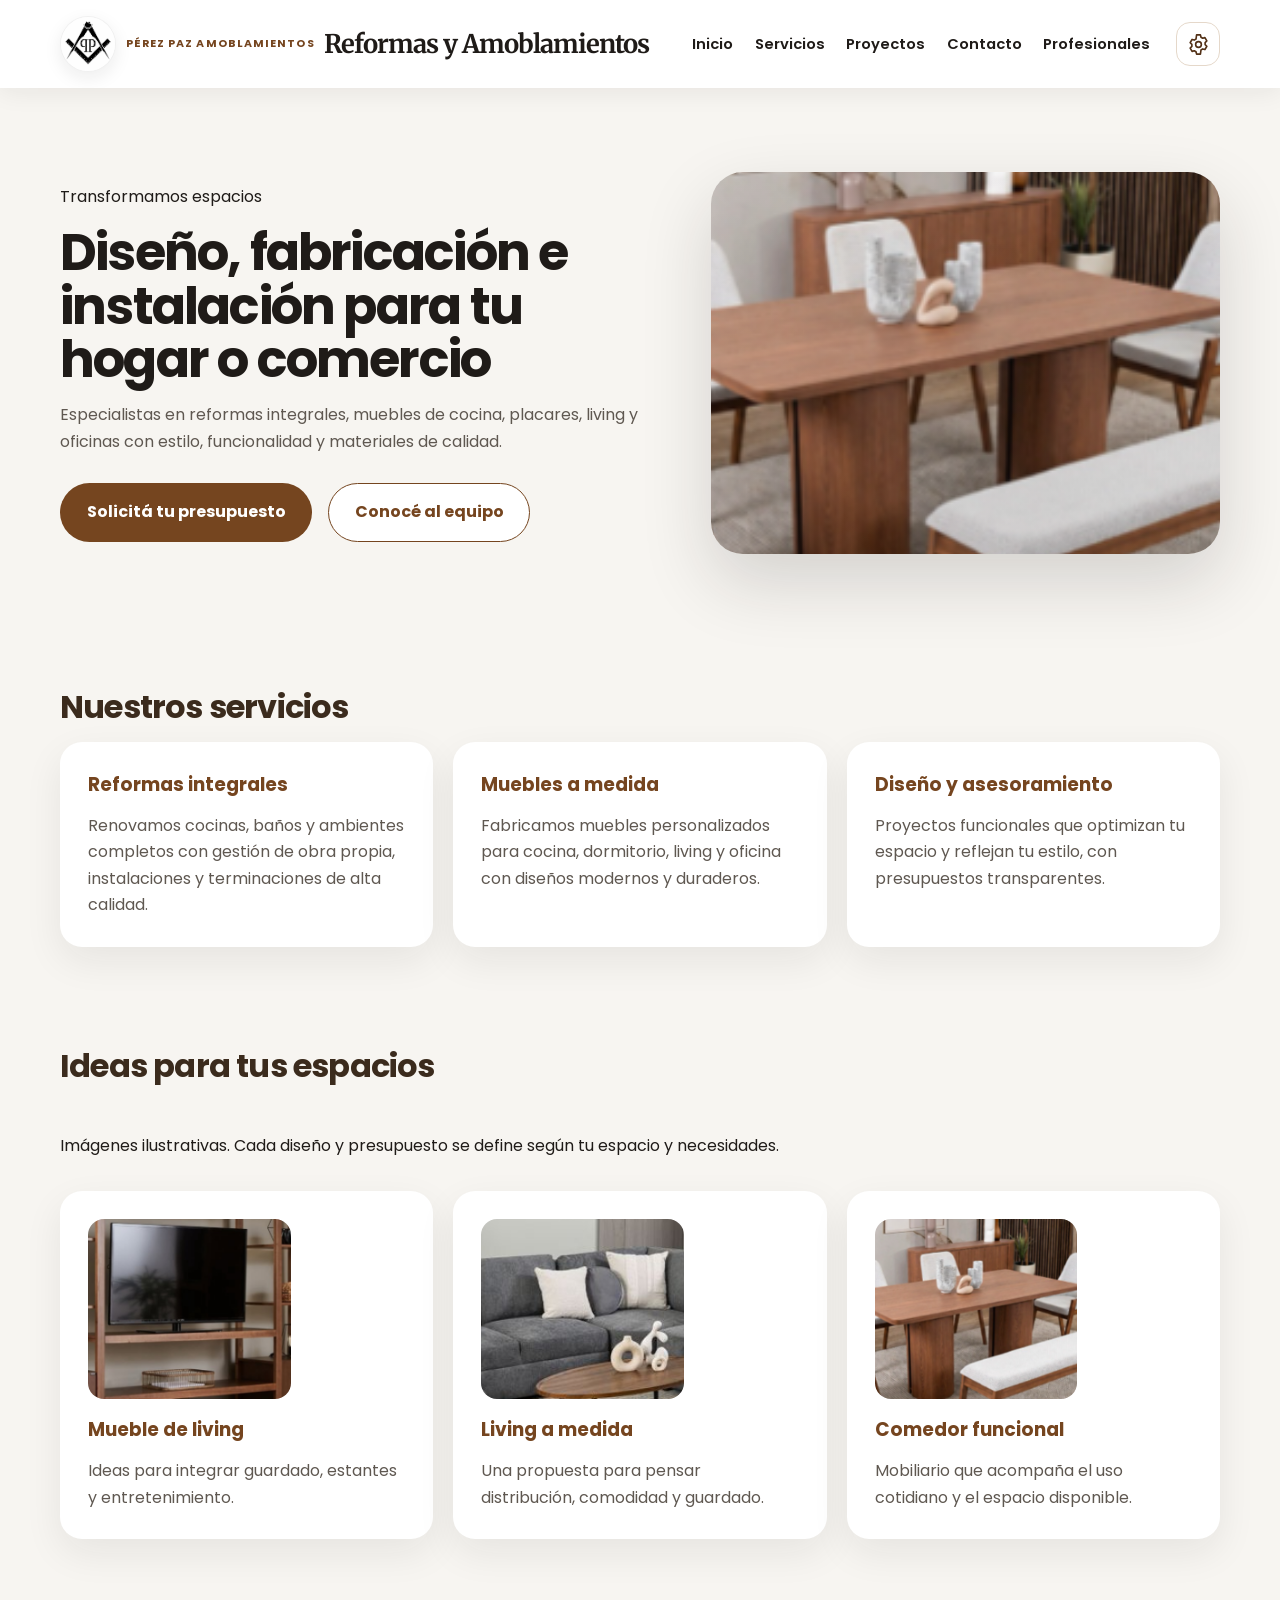
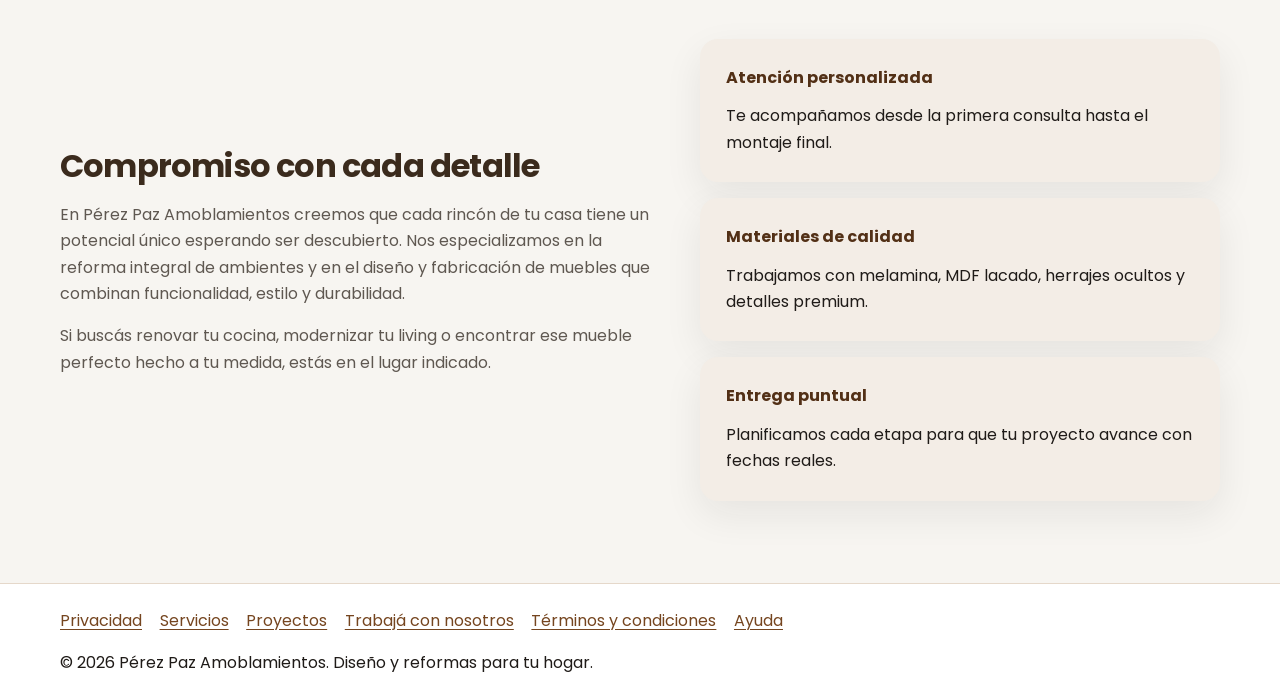
==== index.html @ 26d85ade "Add files via upload" ====
<!DOCTYPE html>
<html lang="es">
<head>
    <meta charset="UTF-8">
    <meta name="viewport" content="width=device-width, initial-scale=1.0"><script>(function(){try{if(localStorage.getItem('pp-theme')==='dark')document.documentElement.dataset.theme='dark'}catch(e){}})();</script>
    <title>Pérez Paz | Reformas y muebles a medida</title>
    <meta name="description" content="Reformas integrales y muebles a medida. Diseño, fabricación e instalación profesional para tu hogar o comercio.">
    <link rel="preconnect" href="https://fonts.googleapis.com">
    <link rel="preconnect" href="https://fonts.gstatic.com" crossorigin>
    <link href="https://fonts.googleapis.com/css2?family=Merriweather:ital,opsz,wght@0,18..144,300..900;1,18..144,300..900&family=Poppins:wght@400;500;600;700&display=swap" rel="stylesheet">
    <link rel="icon" href="./img/LOGO.png" type="image/png">
    <link rel="stylesheet" href="./CSS/style.css">
</head>
<body>
    <header class="site-header" aria-label="Navegación principal">
        <div class="container header-inner">
            <div class="branding">
                <img class="site-logo" src="./img/LOGO.png" alt="Logo de Pérez Paz" width="56" height="56" loading="eager" decoding="async">
                <p class="eyebrow">Pérez Paz Amoblamientos</p>
                <h1 class="Merriweather">Reformas y Amoblamientos</h1>
            </div>
            <button class="nav-toggle" aria-expanded="false" aria-controls="mobileNav">
                <span class="sr-only">Abrir menú</span>
                <svg viewBox="0 0 24 24" fill="none" stroke="currentColor" stroke-width="2" stroke-linecap="round" stroke-linejoin="round" aria-hidden="true">
                    <path d="M4 7h16M4 12h16M4 17h16"></path>
                </svg>
            </button>
            <nav class="main-nav" aria-label="Navegación principal">
                <ul>
                    <li><a href="./index.html">Inicio</a></li>
                    <li><a href="./pages/servicios.html">Servicios</a></li>
                    <li><a href="./pages/proyectos.html">Proyectos</a></li>
                    <li><a href="./pages/contactos.html">Contacto</a></li>
                    <li><a href="./pages/profesionales.html">Profesionales</a></li>
                </ul>
            </nav>
        <button class="settings-trigger" type="button" aria-label="Abrir configuración" aria-controls="siteSettings" aria-expanded="false"><svg viewBox="0 0 24 24" fill="none" stroke="currentColor" stroke-width="1.7" stroke-linecap="round" stroke-linejoin="round" aria-hidden="true"><path d="M10 2h4l.6 2.4 1.8 1.1 2.3-.7 2 3.5-1.8 1.7v2.1l1.8 1.7-2 3.5-2.3-.7-1.8 1.1L14 22h-4l-.6-2.4-1.8-1.1-2.3.7-2-3.5 1.8-1.7v-2.1l-1.8-1.7 2-3.5 2.3.7 1.8-1.1L10 2Z"/><circle cx="12" cy="12" r="3"/></svg><span class="sr-only">Abrir configuración</span></button></div>
        <nav id="mobileNav" class="mobile-nav" aria-label="Navegación móvil">
            <ul>
                <li><a href="./index.html">Inicio</a></li>
                <li><a href="./pages/servicios.html">Servicios</a></li>
                <li><a href="./pages/proyectos.html">Proyectos</a></li>
                <li><a href="./pages/contactos.html">Contacto</a></li>
                <li><a href="./pages/profesionales.html">Profesionales</a></li>
            </ul>
        </nav>
    </header>
<div class="settings-backdrop" data-settings-close aria-hidden="true"></div>
<aside class="settings-panel" id="siteSettings" role="dialog" aria-modal="true" aria-hidden="true" aria-labelledby="settingsTitle" tabindex="-1">
  <div class="settings-panel-header"><div><p class="eyebrow">Preferencias del sitio</p><h2 id="settingsTitle">Configuración</h2></div><button class="settings-close" type="button" aria-label="Cerrar configuración"><svg viewBox="0 0 24 24" fill="none" stroke="currentColor" stroke-width="2" aria-hidden="true"><path d="m6 6 12 12M18 6 6 18"/></svg></button></div>
  <div class="settings-panel-body">
    <section class="settings-card" aria-labelledby="theme-heading"><div class="settings-icon" aria-hidden="true">◐</div><div class="settings-copy"><h3 id="theme-heading">Tema</h3><p>Cambiá entre la apariencia clara y la oscura.</p></div><label class="settings-control" for="theme-select"><span class="sr-only">Tema del sitio</span><select id="theme-select" name="theme"><option value="light">Claro</option><option value="dark">Oscuro</option></select></label></section>
    <section class="settings-card" aria-labelledby="language-heading"><div class="settings-icon" aria-hidden="true">文</div><div class="settings-copy"><h3 id="language-heading">Idioma</h3><p>Seleccioná el idioma de los textos del sitio.</p></div><label class="settings-control" for="language-select"><span class="sr-only">Idioma del sitio</span><select id="language-select" name="language"><option value="es">Español</option><option value="en">English</option></select></label></section>
    <section class="settings-card" aria-labelledby="text-size-heading"><div class="settings-icon" aria-hidden="true">Aa</div><div class="settings-copy"><h3 id="text-size-heading">Lectura</h3><p>Ajustá el tamaño del texto para leer con más comodidad.</p></div><label class="settings-control" for="text-size-select"><span class="sr-only">Tamaño del texto</span><select id="text-size-select" name="text-size"><option value="normal">Estándar</option><option value="large">Texto grande</option></select></label></section>
    <section class="settings-card" aria-labelledby="motion-heading"><div class="settings-icon" aria-hidden="true">◌</div><div class="settings-copy"><h3 id="motion-heading">Movimiento</h3><p>Reducí las animaciones y transiciones del sitio.</p></div><label class="settings-control settings-switch" for="motion-toggle"><span>Reducir animaciones</span><input id="motion-toggle" name="reduce-motion" type="checkbox"></label></section>
    <p id="settings-status" class="settings-status" role="status" aria-live="polite"></p>
  </div>
</aside>
    <main>
        <section class="hero container">
            <div class="hero-copy">
                <span class="eyebrow">Transformamos espacios</span>
                <h2>Diseño, fabricación e instalación para tu hogar o comercio</h2>
                <p>Especialistas en reformas integrales, muebles de cocina, placares, living y oficinas con estilo, funcionalidad y materiales de calidad.</p>
                <div class="hero-actions">
                    <a href="./pages/contactos.html" class="button primary">Solicitá tu presupuesto</a>
                    <a href="./pages/profesionales.html" class="button secondary">Conocé al equipo</a>
                </div>
            </div>
            <div class="hero-image">
                <img src="./img/image3-clean.png" alt="Ambiente de comedor con mobiliario de madera, imagen de referencia">
            </div>
        </section>
        <section class="services container">
            <h2 class="section-title">Nuestros servicios</h2>
            <div class="service-grid">
                <article class="service-card">
                    <h3>Reformas integrales</h3>
                    <p>Renovamos cocinas, baños y ambientes completos con gestión de obra propia, instalaciones y terminaciones de alta calidad.</p>
                </article>
                <article class="service-card">
                    <h3>Muebles a medida</h3>
                    <p>Fabricamos muebles personalizados para cocina, dormitorio, living y oficina con diseños modernos y duraderos.</p>
                </article>
                <article class="service-card">
                    <h3>Diseño y asesoramiento</h3>
                    <p>Proyectos funcionales que optimizan tu espacio y reflejan tu estilo, con presupuestos transparentes.</p>
                </article>
            </div>
        </section>
        <section class="projects container">
            <h2 class="section-title">Ideas para tus espacios</h2>
            <p class="page-intro">Imágenes ilustrativas. Cada diseño y presupuesto se define según tu espacio y necesidades.</p>
            <div class="project-grid">
                <article class="project-card">
                    <img src="./img/image1-clean.png" alt="Estantería de living con televisor, imagen de referencia">
                    <h3>Mueble de living</h3>
                    <p>Ideas para integrar guardado, estantes y entretenimiento.</p>
                </article>
                <article class="project-card">
                    <img src="./img/image2-clean.png" alt="Living con sofá y mesa baja, imagen de referencia">
                    <h3>Living a medida</h3>
                    <p>Una propuesta para pensar distribución, comodidad y guardado.</p>
                </article>
                <article class="project-card">
                    <img src="./img/image3-clean.png" alt="Comedor con mesa y bancos de madera, imagen de referencia">
                    <h3>Comedor funcional</h3>
                    <p>Mobiliario que acompaña el uso cotidiano y el espacio disponible.</p>
                </article>
            </div>
        </section>
        <section class="about container">
            <div class="about-copy">
                <h2 class="section-title">Compromiso con cada detalle</h2>
                <p>En Pérez Paz Amoblamientos creemos que cada rincón de tu casa tiene un potencial único esperando ser descubierto. Nos especializamos en la reforma integral de ambientes y en el diseño y fabricación de muebles que combinan funcionalidad, estilo y durabilidad.</p>
                <p>Si buscás renovar tu cocina, modernizar tu living o encontrar ese mueble perfecto hecho a tu medida, estás en el lugar indicado.</p>
            </div>
            <div class="about-features">
                <div class="feature">
                    <strong>Atención personalizada</strong>
                    <span>Te acompañamos desde la primera consulta hasta el montaje final.</span>
                </div>
                <div class="feature">
                    <strong>Materiales de calidad</strong>
                    <span>Trabajamos con melamina, MDF lacado, herrajes ocultos y detalles premium.</span>
                </div>
                <div class="feature">
                    <strong>Entrega puntual</strong>
                    <span>Planificamos cada etapa para que tu proyecto avance con fechas reales.</span>
                </div>
            </div>
        </section>
    </main>
    <footer class="site-footer">
        <div class="container footer-inner">
            <div class="footer-links">
                <a href="./pages/privacidad.html">Privacidad</a>
                <a href="./pages/servicios.html">Servicios</a>
                <a href="./pages/proyectos.html">Proyectos</a>
                <a href="./pages/trabaja.html">Trabajá con nosotros</a>
                <a href="./pages/terminos.html">Términos y condiciones</a>
                <a href="./pages/ayuda.html">Ayuda</a></div>
            <p>© 2026 Pérez Paz Amoblamientos. Diseño y reformas para tu hogar.</p>
        </div>
    </footer>
    <script src="./script.js"></script>
</body>
</html>
---- CSS/style.css ----
:root {
    --bg: #f4f1ed;
    --surface: #ffffff;
    --surface-alt: #fbf6f1;
    --text: #1f1b18;
    --muted: #5f5851;
    --accent: #824b20;
    --accent-dark: #5c3018;
    --border: #e4d3c3;
    --shadow: 0 24px 60px rgba(31, 26, 23, 0.1);
    --radius: 28px;
    --radius-sm: 18px;
    --max-width: 1160px;
    --transition: 0.28s ease;
}

/* Base styles */
* {
    box-sizing: border-box;
    margin: 0;
    padding: 0;
}

html {
    scroll-behavior: smooth;
}

body {
    font-family: 'Poppins', Arial, sans-serif;
    background-color: var(--bg);
    color: var(--text);
    line-height: 1.65;
}

img {
    max-width: 100%;
    display: block;
}

a {
    color: var(--accent);
    text-decoration: none;
}

a:hover,
a:focus-visible,
button:hover,
button:focus-visible {
    opacity: 0.92;
}

button {
    cursor: pointer;
}

.container {
    width: min(var(--max-width), calc(100% - 32px));
    margin: 0 auto;
}

/* Header */
.site-header {
    background: rgba(255, 255, 255, 0.96);
    backdrop-filter: blur(12px);
    box-shadow: 0 18px 50px rgba(31, 26, 23, 0.08);
    position: sticky;
    top: 0;
    z-index: 20;
}

.header-inner {
    display: flex;
    justify-content: space-between;
    align-items: center;
    gap: 1rem;
    padding: 18px 0;
}

.branding {
    display: flex;
    align-items: center;
    gap: 0.6rem;
}

.site-logo {
    width: 56px;
    height: 56px;
    display: inline-block;
    object-fit: cover;
    border-radius: 50%;
    flex-shrink: 0;
}

/* Mejora de visibilidad del logo en headers: fondo, borde y sombra */
.site-logo {
    background: #fff;
    border: 1px solid rgba(0,0,0,0.06);
    box-shadow: 0 6px 18px rgba(31,26,23,0.08);
}

.branding .eyebrow {
    display: inline-block;
    color: var(--accent);
    font-size: 0.85rem;
    font-weight: 700;
    letter-spacing: 0.12em;
    text-transform: uppercase;
}

.branding h1 {
    font-family: 'Merriweather', serif;
    font-size: 1.8rem;
    font-weight: 700;
    letter-spacing: -0.04em;
}

.main-nav {
    display: flex;
    align-items: center;
    gap: 1rem;
}

.main-nav ul {
    display: flex;
    align-items: center;
    gap: 1rem;
    list-style: none;
    margin: 0;
    padding: 0;
}

.main-nav a {
    display: inline-flex;
    padding: 0.75rem 1rem;
    border-radius: 999px;
    font-weight: 600;
    color: var(--text);
    transition: background var(--transition), transform var(--transition);
}

.main-nav a:hover,
.main-nav a:focus-visible {
    background: rgba(130, 75, 32, 0.12);
    transform: translateY(-1px);
}

.nav-toggle {
    display: none;
    border: none;
    background: transparent;
    color: var(--text);
    padding: 0.75rem;
}

.nav-toggle svg {
    width: 30px;
    height: 30px;
}

.mobile-nav {
    display: none;
}

.mobile-nav.open {
    display: block;
    padding: 1rem 0 1.5rem;
}

.mobile-nav ul {
    display: flex;
    flex-direction: column;
    gap: 0.75rem;
    list-style: none;
}

.mobile-nav a {
    display: block;
    background: var(--surface);
    padding: 0.95rem 1.2rem;
    border-radius: 999px;
    box-shadow: 0 10px 35px rgba(31, 26, 23, 0.05);
}

/* Hero */
.hero {
    display: grid;
    grid-template-columns: minmax(0, 1.2fr) minmax(320px, 1fr);
    gap: 2.5rem;
    align-items: center;
    padding: 80px 0;
}

.hero-copy h2 {
    font-size: clamp(2.4rem, 4vw, 3.6rem);
    line-height: 1.04;
    margin: 1rem 0;
}

.hero-copy p {
    max-width: 620px;
    margin-bottom: 1.75rem;
    color: var(--muted);
}

.hero-actions {
    display: flex;
    flex-wrap: wrap;
    gap: 1rem;
}

.hero-image {
    position: relative;
    border-radius: 32px;
    overflow: hidden;
    box-shadow: 0 28px 70px rgba(31, 26, 23, 0.16);
    max-height: 620px;
}

.hero-image::before {
    content: '';
    position: absolute;
    inset: 0;
    background: linear-gradient(180deg, rgba(255,255,255,0.02), rgba(31,26,23,0.14));
    pointer-events: none;
}

.hero-image img {
    width: 100%;
    height: auto;
    object-fit: cover;
}

.stats-grid {
    grid-template-columns: repeat(auto-fit, minmax(200px, 1fr));
    margin-top: 2rem;
}

.stat-card {
    padding: 28px 22px;
    text-align: center;
}

.stat-card strong {
    display: block;
    font-size: 2rem;
    margin-bottom: 0.45rem;
}

.stat-card span {
    color: var(--muted);
}

/* Sections */
.section-title,
.services h2,
.promociones h2,
.about h2,
.testimonials h2,
.page-intro h2,
.process-card h2,
.info-section h2,
.blog-header h1,
.faq-section h2 {
    margin-bottom: 1rem;
    font-size: 2rem;
    color: #3b2b1d;
}

.section-title {
    font-size: clamp(1.75rem, 2.5vw, 2.5rem);
}

.services,
.promociones,
.about,
.testimonials,
.page-content,
.process-section,
.info-section,
.stats,
.projects,
.expertise,
.blog-section,
.faq-section {
    padding: 50px 0;
}

.service-grid,
.promociones-grid,
.testimonial-grid,
.team-grid,
.contact-grid,
.stats-grid,
.project-grid,
.expertise-grid,
.blog-grid {
    display: grid;
    gap: 1.25rem;
}

.service-grid,
.project-grid,
.promociones-grid,
.blog-grid {
    grid-template-columns: repeat(auto-fit, minmax(240px, 1fr));
}

.testimonial-grid,
.team-grid,
.expertise-grid {
    grid-template-columns: repeat(auto-fit, minmax(260px, 1fr));
}

.service-card,
.card,
.team-card,
.contact-card,
.testimonial,
.process-card,
.stat-card,
.project-card,
.feature,
.blog-card {
    background: var(--surface);
    border-radius: var(--radius);
    padding: 28px;
    box-shadow: var(--shadow);
    transition: transform var(--transition), box-shadow var(--transition);
}

.service-card:hover,
.card:hover,
.team-card:hover,
.contact-card:hover,
.project-card:hover,
.blog-card:hover {
    transform: translateY(-4px);
}

.service-card h3,
.card h3,
.team-card h3,
.contact-card h2,
.process-card h2,
.project-card h3,
.feature strong,
.blog-card h3 {
    margin-bottom: 0.75rem;
    color: var(--accent);
}

.card img,
.project-card img,
.blog-card img {
    border-radius: 16px;
    margin-bottom: 1rem;
    height: 180px;
    object-fit: cover;
}

.card p,
.service-card p,
.team-card p,
.testimonial p,
.about-copy p,
.page-intro p,
.process-card li,
.process-card ul,
.info-section p,
.stat-card span,
.contact-card address,
.form-note,
.blog-card p,
.blog-card time {
    color: var(--muted);
}

.about {
    display: grid;
    grid-template-columns: minmax(0, 1fr) minmax(320px, 520px);
    gap: 2rem;
    align-items: center;
}

.about-copy p {
    margin-bottom: 1rem;
}

.about-features,
.expertise-grid {
    display: grid;
    gap: 1rem;
}

.feature {
    background: var(--surface-alt);
    border-radius: var(--radius-sm);
    padding: 26px;
}

.feature strong,
.stat-card strong {
    display: block;
    margin-bottom: 0.75rem;
    color: var(--accent-dark);
}

.testimonial {
    display: flex;
    flex-direction: column;
    justify-content: space-between;
}

.testimonial footer {
    margin-top: 1.5rem;
    font-weight: 700;
    color: var(--accent);
}

.page-content {
    padding-bottom: 60px;
}

.page-intro {
    margin-bottom: 2rem;
}

.page-intro p {
    max-width: 760px;
}

.contact-grid,
.process-section {
    grid-template-columns: repeat(auto-fit, minmax(280px, 1fr));
}

.contact-form label {
    display: grid;
    gap: 0.5rem;
    margin-bottom: 1rem;
    font-weight: 600;
}

.contact-form fieldset {
    border: 1px solid var(--border);
    border-radius: var(--radius);
    padding: 1.25rem;
    background: var(--surface-alt);
}

.contact-form legend {
    font-weight: 700;
    color: var(--accent-dark);
    padding: 0 0.5rem;
}

.contact-form input,
.contact-form textarea,
.contact-form select {
    width: 100%;
    border: 1px solid #d7c6b4;
    border-radius: 12px;
    padding: 0.95rem 1rem;
    background: #fff;
}

.contact-form textarea {
    resize: vertical;
}

address {
    font-style: normal;
    line-height: 1.8;
}

.form-note {
    margin-bottom: 1rem;
    color: var(--accent-dark);
}

.button {
    display: inline-flex;
    align-items: center;
    justify-content: center;
    padding: 0.95rem 1.6rem;
    border-radius: 999px;
    border: 1px solid transparent;
    font-weight: 700;
    transition: transform var(--transition), box-shadow var(--transition), background var(--transition);
}

.button:hover {
    transform: translateY(-1px);
    box-shadow: 0 14px 32px rgba(31, 26, 23, 0.12);
}

.button.primary {
    background: var(--accent);
    color: #ffffff;
}

.button.secondary {
    background: var(--surface);
    color: var(--accent);
    border-color: var(--accent);
}

.button:focus-visible,
.main-nav a:focus-visible {
    outline: 3px solid rgba(130, 75, 32, 0.18);
    outline-offset: 3px;
}

.process-card ol,
.process-card ul {
    margin-top: 1rem;
    padding-left: 1.25rem;
    color: var(--muted);
}

.process-card li {
    margin-bottom: 0.85rem;
}

.stat-card {
    text-align: center;
}

.stat-card strong {
    font-size: 2rem;
}

.info-section {
    background: var(--surface-alt);
    border-radius: var(--radius);
    padding: 32px;
}

.site-footer {
    background: var(--surface);
    border-top: 1px solid var(--border);
}

.footer-inner {
    display: flex;
    justify-content: space-between;
    align-items: center;
    gap: 1rem;
    padding: 24px 0;
    flex-wrap: wrap;
}

.footer-links {
    display: flex;
    gap: 1rem;
    flex-wrap: wrap;
}

.footer-links a {
    color: var(--accent);
}

/* Blog filters */
.filter-bar {
    display: flex;
    flex-wrap: wrap;
    gap: 0.75rem;
    margin-bottom: 1.5rem;
}

.filter-button {
    background: var(--surface);
    border: 1px solid var(--border);
    border-radius: 999px;
    padding: 0.85rem 1.2rem;
    cursor: pointer;
    color: var(--text);
    transition: background var(--transition), transform var(--transition);
}

.filter-button.active,
.filter-button:hover {
    background: var(--accent);
    color: #fff;
    transform: translateY(-1px);
}

.blog-card.hidden,
.team-card.hidden,
.project-card.hidden,
.card.hidden,
.service-card.hidden {
    display: none;
}

/* Accordion */
.accordion {
    border: 1px solid var(--border);
    border-radius: var(--radius);
    overflow: hidden;
}

.accordion-item + .accordion-item {
    border-top: 1px solid var(--border);
}

.accordion-button {
    width: 100%;
    background: var(--surface);
    border: none;
    padding: 1.2rem 1.4rem;
    text-align: left;
    font-weight: 700;
    color: var(--accent-dark);
    cursor: pointer;
    display: flex;
    justify-content: space-between;
    align-items: center;
}

.accordion-button::after {
    content: '▾';
    transition: transform var(--transition);
}

.accordion-button[aria-expanded="true"]::after {
    transform: rotate(180deg);
}

.accordion-panel {
    max-height: 0;
    overflow: hidden;
    transition: max-height 0.35s ease;
    padding: 0 1.4rem;
    background: var(--surface-alt);
}

.accordion-panel p {
    padding: 1rem 0;
}

/* Reveal animations */
.reveal {
    opacity: 0;
    transform: translateY(30px);
    transition: opacity 0.7s ease, transform 0.7s ease;
}

.reveal.visible {
    opacity: 1;
    transform: translateY(0);
}

/* Responsive layout */
@media (max-width: 860px) {
    .header-inner {
        flex-direction: column;
        align-items: flex-start;
    }

    .hero,
    .about,
    .contact-grid,
    .service-grid,
    .promociones-grid,
    .testimonial-grid,
    .team-grid,
    .process-section,
    .expertise-grid,
    .stats-grid,
    .project-grid,
    .blog-grid {
        grid-template-columns: 1fr;
    }

    .hero-image {
        order: -1;
    }

    .nav-toggle {
        display: inline-flex;
    }

    .main-nav {
        display: none;
    }

    .mobile-nav {
        display: none;
    }

    .mobile-nav.open {
        display: block;
    }
}

@media (max-width: 560px) {
    .button {
        width: 100%;
    }
}

/* Ajustes de lanzamiento: jerarquía, lectura, navegación y controles táctiles */
:root {
    --bg: #f7f5f1;
    --surface-alt: #f3ede6;
    --accent: #75451f;
    --accent-dark: #523016;
    --border: #e5d8ca;
    --shadow: 0 14px 38px rgba(31, 26, 23, 0.075);
    --radius: 22px;
}

html { scroll-padding-top: 100px; }
body { min-width: 320px; }
a { text-underline-offset: 0.18em; }
a:focus-visible, button:focus-visible, input:focus-visible, select:focus-visible, textarea:focus-visible {
    outline: 3px solid #b87940;
    outline-offset: 3px;
}
.sr-only {
    position: absolute; width: 1px; height: 1px; padding: 0; margin: -1px;
    overflow: hidden; clip: rect(0, 0, 0, 0); white-space: nowrap; border: 0;
}
.site-header { box-shadow: 0 4px 24px rgba(31, 26, 23, 0.07); }
.header-inner { min-height: 88px; padding: 12px 0; }
.branding { min-width: 0; }
.branding h1 { font-size: clamp(1.15rem, 2vw, 1.65rem); line-height: 1.2; }
.branding .eyebrow { font-size: 0.68rem; letter-spacing: 0.1em; }
.main-nav ul { gap: 0.25rem; }
.main-nav a { padding: 0.65rem 0.8rem; font-size: 0.92rem; }
.nav-toggle { margin-left: auto; border-radius: 12px; }
.hero { padding: clamp(42px, 7vw, 84px) 0; }
.hero-copy h2 { max-width: 760px; letter-spacing: -0.035em; }
.hero-image { width: 100%; }
.hero-image img { aspect-ratio: 4 / 3; object-fit: cover; }
.section-title, .services h2, .promociones h2, .about h2, .testimonials h2,
.page-intro h2, .process-card h2, .info-section h2, .faq-section h2 {
    line-height: 1.2;
    letter-spacing: -0.025em;
}
.page-intro { padding: clamp(12px, 3vw, 32px) 0 0; }
.page-intro p { font-size: 1.05rem; }
.service-card, .card, .team-card, .contact-card, .testimonial, .process-card,
.stat-card, .project-card, .feature, .blog-card { height: 100%; }
.service-card p, .project-card p, .process-card p { color: var(--muted); }
.contact-form label { line-height: 1.5; }
.contact-form input, .contact-form textarea, .contact-form select { font: inherit; }
.contact-form input[type="checkbox"] { width: 1.15rem; height: 1.15rem; accent-color: var(--accent); }
.contact-form label.privacy-consent { display: flex; align-items: flex-start; gap: 0.7rem; font-weight: 400; }
.contact-form label.privacy-consent input[type="checkbox"] { flex: 0 0 1.15rem; width: 1.15rem; height: 1.15rem; margin-top: 0.2rem; }
.contact-form label.privacy-consent span { min-width: 0; line-height: 1.55; }
.contact-form label.privacy-consent a { display: inline; white-space: normal; }
.contact-form button:disabled { opacity: 0.72; cursor: wait; }
.form-note { line-height: 1.55; }
.site-footer { margin-top: 2rem; }
.footer-inner { align-items: flex-start; }
.footer-links { gap: 0.5rem 1.1rem; }
.footer-links a { text-decoration: underline; text-underline-offset: 0.2em; }
.mobile-nav { background: var(--surface); border-top: 1px solid var(--border); }
.mobile-nav ul { width: min(var(--max-width), calc(100% - 32px)); margin: 0 auto; }
.mobile-nav a { border-radius: 12px; box-shadow: none; }
.accordion-button { min-height: 56px; gap: 1rem; line-height: 1.45; }
.accordion-panel[role="region"] { color: var(--muted); }

@media (max-width: 860px) {
    .header-inner { flex-direction: row; align-items: center; flex-wrap: wrap; }
    .branding { flex: 1; }
    .nav-toggle { display: inline-flex; align-items: center; justify-content: center; }
    .main-nav { display: none; }
    .mobile-nav.open { display: block; padding: 0.75rem 0 1rem; }
    .hero { grid-template-columns: 1fr; gap: 1.5rem; }
    .hero-copy { order: 0; }
    .hero-image { order: 1; max-height: none; }
}
@media (max-width: 560px) {
    .container { width: min(var(--max-width), calc(100% - 28px)); }
    .site-logo { width: 46px; height: 46px; }
    .hero-copy h2 { font-size: clamp(2.15rem, 10vw, 3rem); }
    .hero-actions { display: grid; }
    .services, .promociones, .about, .testimonials, .page-content,
    .process-section, .info-section, .stats, .projects, .expertise, .faq-section { padding: 32px 0; }
    .service-card, .card, .team-card, .contact-card, .testimonial, .process-card,
    .stat-card, .project-card, .feature, .blog-card { padding: 22px; border-radius: 18px; }
    .info-section { padding: 24px; }
    .footer-inner { padding: 22px 0; }
    .footer-links { gap: 0.7rem 1rem; }
    .contact-form fieldset { padding: 1rem; }
}
@media (prefers-reduced-motion: reduce) {
    *, *::before, *::after { scroll-behavior: auto !important; animation-duration: 0.01ms !important; animation-iteration-count: 1 !important; transition-duration: 0.01ms !important; }
    .reveal { opacity: 1; transform: none; }
}

/* Configuración y tema oscuro */
.settings-page { max-width: 860px; }
.settings-card {
    display: grid;
    grid-template-columns: auto minmax(0, 1fr) minmax(150px, 210px);
    align-items: center;
    gap: 1.25rem;
    margin: 1rem 0;
    padding: 1.5rem;
    border: 1px solid var(--border);
    border-radius: var(--radius);
    background: var(--surface);
    box-shadow: var(--shadow);
}
.settings-icon {
    display: grid;
    width: 48px;
    height: 48px;
    place-items: center;
    border-radius: 15px;
    background: var(--surface-alt);
    color: var(--accent);
    font-size: 1.35rem;
    font-weight: 700;
}
.settings-copy h2 { margin-bottom: 0.25rem; color: var(--accent-dark); font-size: 1.2rem; }
.settings-copy p, .settings-status { color: var(--muted); }
.settings-control select {
    width: 100%;
    min-height: 48px;
    padding: 0.65rem 2.25rem 0.65rem 0.85rem;
    border: 1px solid var(--border);
    border-radius: 12px;
    background: var(--surface);
    color: var(--text);
    font: inherit;
}
.settings-status { min-height: 1.6rem; margin: 1rem 0; }
.settings-back { margin-top: 1.5rem; }

:root[data-theme="dark"] {
    color-scheme: dark;
    --bg: #171513;
    --surface: #24211e;
    --surface-alt: #2e2924;
    --text: #f4eee7;
    --muted: #c8bdb2;
    --accent: #e0a66e;
    --accent-dark: #f0c596;
    --border: #4b4037;
    --shadow: 0 16px 42px rgba(0, 0, 0, 0.24);
}
:root[data-theme="dark"] .site-header { background: rgba(36, 33, 30, 0.96); }
:root[data-theme="dark"] .main-nav a { color: var(--text); }
:root[data-theme="dark"] .section-title,
:root[data-theme="dark"] .services h2,
:root[data-theme="dark"] .about h2,
:root[data-theme="dark"] .testimonials h2,
:root[data-theme="dark"] .page-intro h2,
:root[data-theme="dark"] .process-card h2,
:root[data-theme="dark"] .info-section h2,
:root[data-theme="dark"] .faq-section h2 { color: var(--accent-dark); }
:root[data-theme="dark"] .contact-form input,
:root[data-theme="dark"] .contact-form textarea,
:root[data-theme="dark"] .contact-form select { background: #171513; color: var(--text); border-color: var(--border); }
:root[data-theme="dark"] .button.secondary { background: var(--surface); color: var(--accent); border-color: var(--accent); }
:root[data-theme="dark"] .mobile-nav { background: var(--surface); border-color: var(--border); }
:root[data-theme="dark"] .mobile-nav a { background: var(--surface-alt); color: var(--text); }
:root[data-theme="dark"] .accordion-button { background: var(--surface); color: var(--accent-dark); }
:root[data-theme="dark"] .accordion-panel { background: var(--surface-alt); }
:root[data-theme="dark"] .contact-form fieldset { background: var(--surface-alt); border-color: var(--border); }
:root[data-theme="dark"] .contact-form legend { color: var(--accent-dark); }

@media (max-width: 600px) {
    .settings-card { grid-template-columns: auto minmax(0, 1fr); gap: 0.9rem; padding: 1.2rem; }
    .settings-control { grid-column: 1 / -1; }
    .settings-control select { min-height: 52px; }
}

/* Configuración en panel lateral */
.settings-trigger, .settings-close {
    display: inline-grid;
    flex: 0 0 auto;
    width: 44px;
    height: 44px;
    place-items: center;
    border: 1px solid var(--border);
    border-radius: 14px;
    background: var(--surface);
    color: var(--accent-dark);
    transition: background var(--transition), transform var(--transition), border-color var(--transition);
}
.settings-trigger:hover, .settings-close:hover { background: var(--surface-alt); transform: translateY(-1px); }
.settings-trigger svg { width: 23px; height: 23px; }
.settings-close svg { width: 21px; height: 21px; }
.settings-backdrop {
    position: fixed;
    inset: 0;
    z-index: 40;
    background: rgba(25, 21, 18, 0.38);
    opacity: 0;
    visibility: hidden;
    transition: opacity 0.25s ease, visibility 0.25s ease;
    backdrop-filter: blur(2px);
}
.settings-backdrop.is-open { opacity: 1; visibility: visible; }
.settings-panel {
    position: fixed;
    z-index: 41;
    inset: 0 0 0 auto;
    display: flex;
    flex-direction: column;
    width: min(440px, 100%);
    height: 100vh;
    height: 100dvh;
    padding: clamp(1.25rem, 4vw, 2rem);
    border-left: 1px solid var(--border);
    background: var(--bg);
    color: var(--text);
    box-shadow: -18px 0 55px rgba(31, 26, 23, 0.18);
    transform: translateX(105%);
    visibility: hidden;
    transition: transform 0.3s ease, visibility 0.3s ease;
    overflow-y: auto;
    overscroll-behavior: contain;
}
.settings-panel.is-open { transform: translateX(0); visibility: visible; }
.settings-panel-header { display: flex; justify-content: space-between; align-items: center; gap: 1rem; padding-bottom: 1.3rem; border-bottom: 1px solid var(--border); }
.settings-panel-header .eyebrow { margin-bottom: 0.2rem; color: var(--accent); font-size: 0.72rem; font-weight: 700; letter-spacing: 0.1em; text-transform: uppercase; }
.settings-panel-header h2 { margin: 0; color: var(--text); font-family: 'Merriweather', serif; font-size: 1.55rem; }
.settings-panel-body { display: grid; gap: 0.9rem; padding-top: 1.25rem; }
.settings-panel .settings-card { grid-template-columns: 44px minmax(0, 1fr); gap: 0.8rem 1rem; margin: 0; padding: 1rem; border-radius: 18px; box-shadow: 0 8px 22px rgba(31, 26, 23, 0.055); }
.settings-panel .settings-icon { width: 44px; height: 44px; grid-row: span 2; border-radius: 13px; }
.settings-panel .settings-copy h3 { margin: 0 0 0.2rem; color: var(--accent-dark); font-size: 1.06rem; }
.settings-panel .settings-copy p { margin: 0; font-size: 0.88rem; line-height: 1.5; }
.settings-panel .settings-control { grid-column: 2; }
.settings-panel .settings-control select { min-height: 46px; }
.settings-panel .settings-switch { display: flex; align-items: center; justify-content: space-between; gap: 0.75rem; color: var(--text); font-size: 0.88rem; line-height: 1.4; }
.settings-panel .settings-switch input { width: 1.2rem; height: 1.2rem; flex: 0 0 auto; margin: 0; accent-color: var(--accent); }
.settings-panel .settings-status { min-height: 1.5rem; margin: 0.1rem 0; font-size: 0.9rem; }
html[data-text-size="large"] body { font-size: 1.1rem; }
html[data-motion="reduce"] *, html[data-motion="reduce"] *::before, html[data-motion="reduce"] *::after {
    scroll-behavior: auto !important;
    animation-duration: 0.01ms !important;
    animation-iteration-count: 1 !important;
    transition-duration: 0.01ms !important;
}
html[data-motion="reduce"] .reveal { opacity: 1; transform: none; }
body.settings-open { overflow: hidden; }
:root[data-theme="dark"] .settings-trigger, :root[data-theme="dark"] .settings-close { background: var(--surface); color: var(--accent); border-color: var(--border); }
:root[data-theme="dark"] .settings-panel { box-shadow: -18px 0 55px rgba(0, 0, 0, 0.42); }

@media (max-width: 860px) {
    .settings-trigger { margin-left: 0.25rem; }
}
@media (max-width: 420px) {
    .settings-panel { padding: 1rem; }
    .settings-panel .settings-card { padding: 0.85rem; }
}
@media (prefers-reduced-motion: reduce) {
    .settings-panel, .settings-backdrop { transition-duration: 0.01ms; }
}

/* Mantiene los controles del encabezado en posiciones constantes. */
@media (min-width: 861px) {
    .header-inner {
        display: grid;
        grid-template-columns: minmax(0, 1fr) auto 44px;
        align-items: center;
        gap: 1rem;
    }
    .branding { min-width: 0; }
    .main-nav { justify-self: end; }
    .main-nav ul { gap: 0.1rem; }
    .main-nav a { padding-inline: 0.62rem; }
    .settings-trigger { justify-self: end; margin: 0; }
}
@media (max-width: 860px) {
    .header-inner {
        display: grid;
        grid-template-columns: minmax(0, 1fr) 44px 44px;
        column-gap: 0.5rem;
        align-items: center;
    }
    .branding { min-width: 0; flex: initial; }
    .nav-toggle { grid-column: 2; grid-row: 1; justify-self: end; margin: 0; }
    .settings-trigger { grid-column: 3; grid-row: 1; justify-self: end; margin: 0; }
}
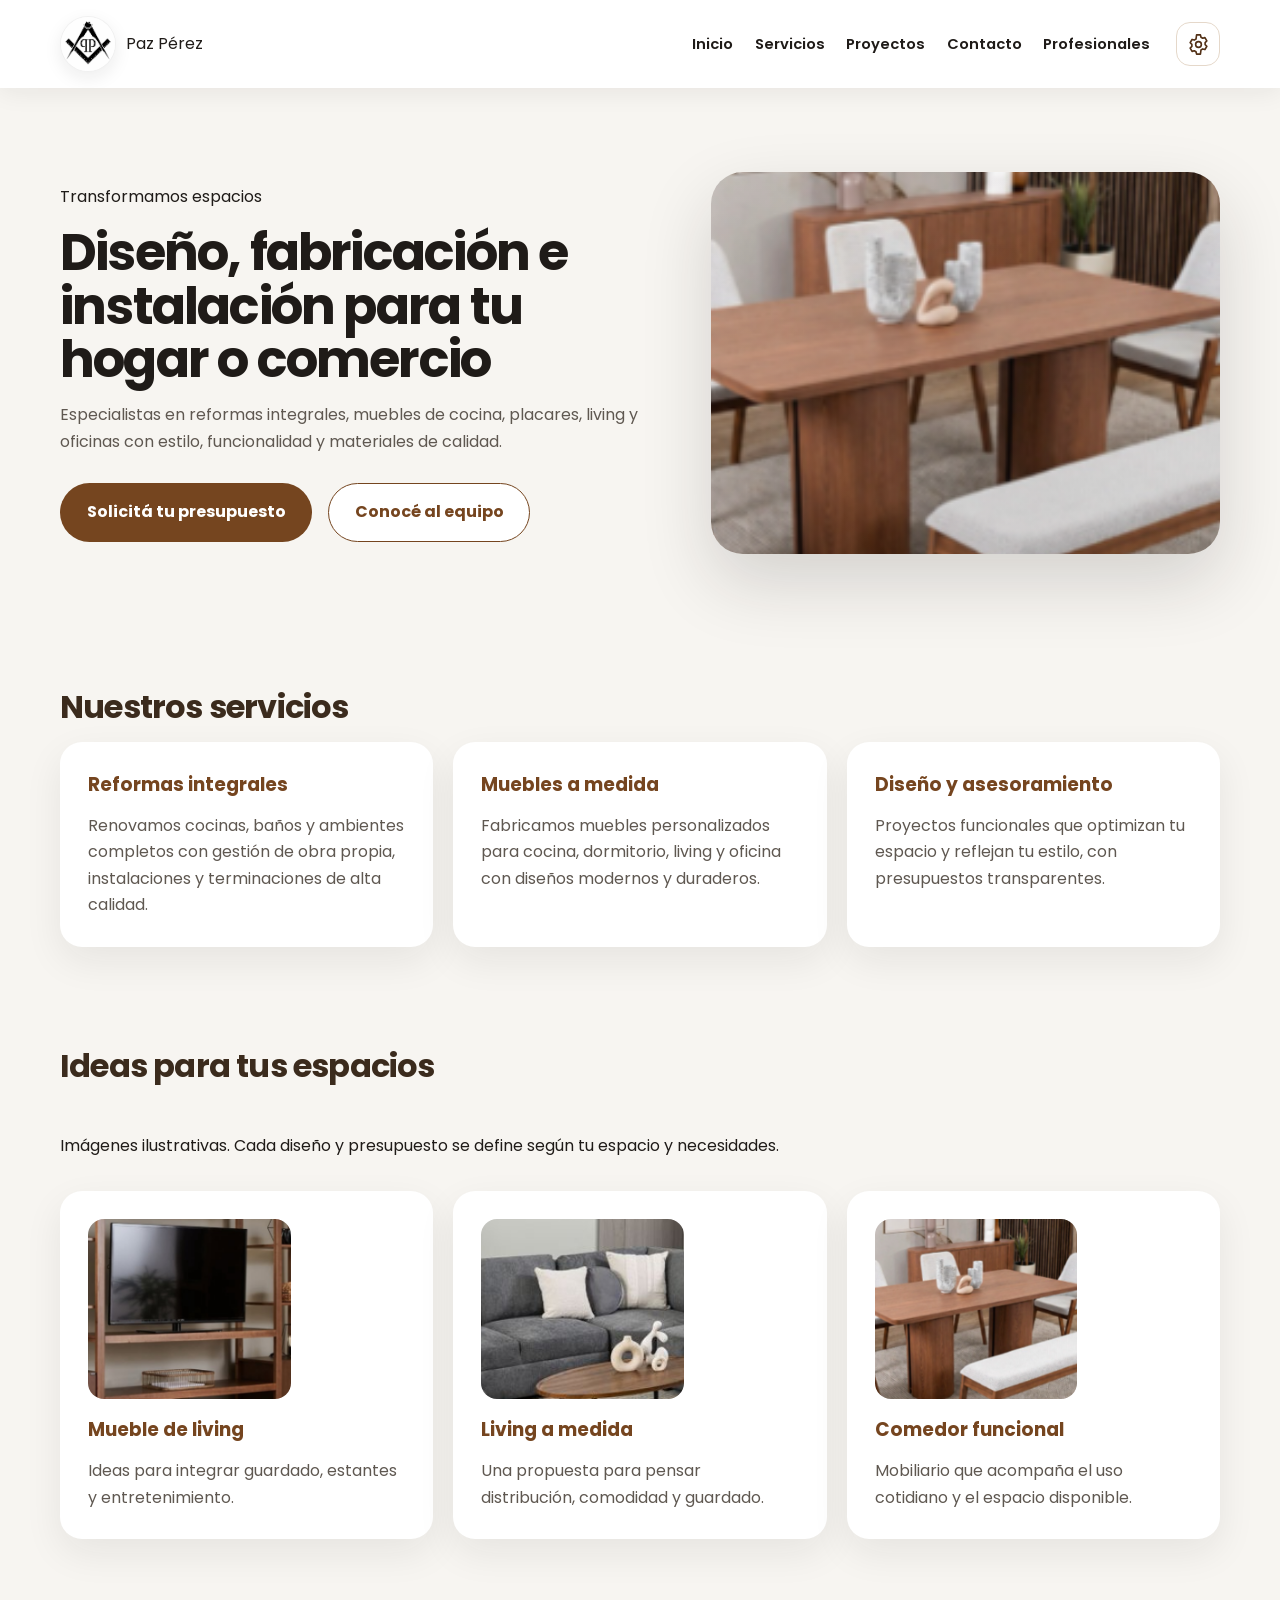
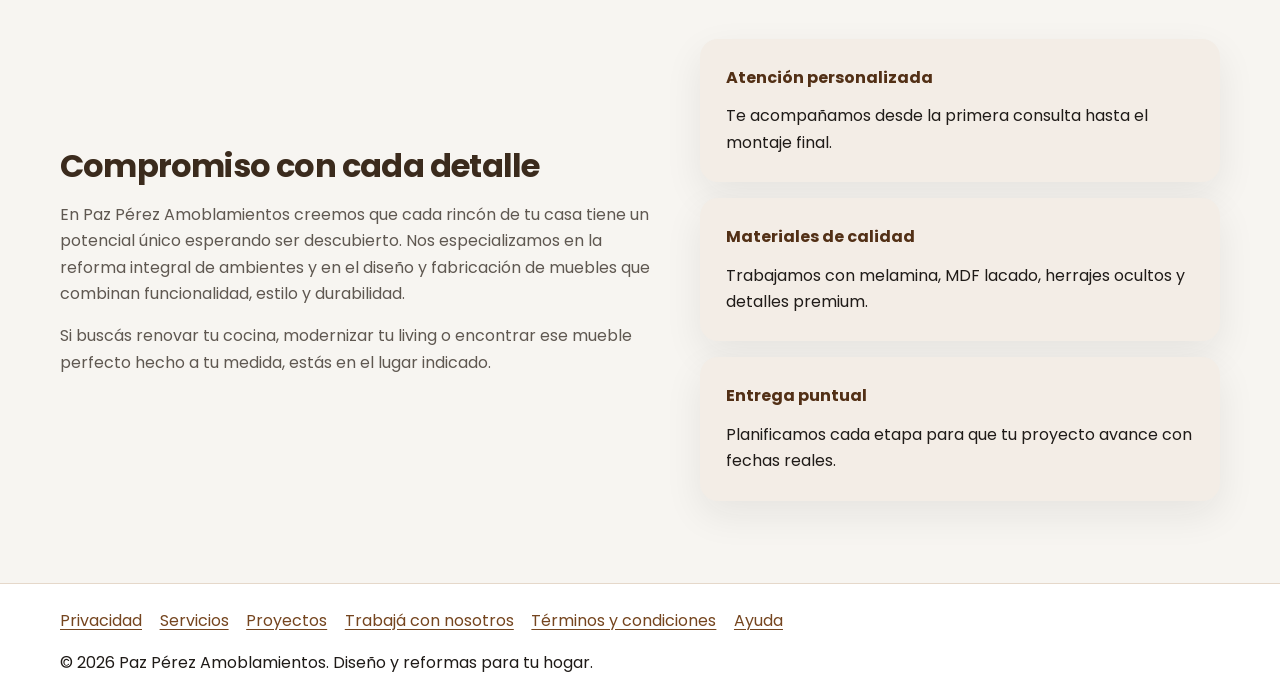
==== commit e8e1eba7: "Add files via upload" ====
--- a/index.html
+++ b/index.html
@@ -3,7 +3,7 @@
 <head>
     <meta charset="UTF-8">
     <meta name="viewport" content="width=device-width, initial-scale=1.0"><script>(function(){try{if(localStorage.getItem('pp-theme')==='dark')document.documentElement.dataset.theme='dark'}catch(e){}})();</script>
-    <title>Pérez Paz | Reformas y muebles a medida</title>
+    <title>Paz Pérez | Reformas y muebles a medida</title>
     <meta name="description" content="Reformas integrales y muebles a medida. Diseño, fabricación e instalación profesional para tu hogar o comercio.">
     <link rel="preconnect" href="https://fonts.googleapis.com">
     <link rel="preconnect" href="https://fonts.gstatic.com" crossorigin>
@@ -15,9 +15,8 @@
     <header class="site-header" aria-label="Navegación principal">
         <div class="container header-inner">
             <div class="branding">
-                <img class="site-logo" src="./img/LOGO.png" alt="Logo de Pérez Paz" width="56" height="56" loading="eager" decoding="async">
-                <p class="eyebrow">Pérez Paz Amoblamientos</p>
-                <h1 class="Merriweather">Reformas y Amoblamientos</h1>
+                <img class="site-logo" src="./img/LOGO.png" alt="Logo de Paz Pérez" width="56" height="56" loading="eager" decoding="async">
+                <p class="brand-name">Paz Pérez</p>
             </div>
             <button class="nav-toggle" aria-expanded="false" aria-controls="mobileNav">
                 <span class="sr-only">Abrir menú</span>
@@ -112,7 +111,7 @@
         <section class="about container">
             <div class="about-copy">
                 <h2 class="section-title">Compromiso con cada detalle</h2>
-                <p>En Pérez Paz Amoblamientos creemos que cada rincón de tu casa tiene un potencial único esperando ser descubierto. Nos especializamos en la reforma integral de ambientes y en el diseño y fabricación de muebles que combinan funcionalidad, estilo y durabilidad.</p>
+                <p>En Paz Pérez Amoblamientos creemos que cada rincón de tu casa tiene un potencial único esperando ser descubierto. Nos especializamos en la reforma integral de ambientes y en el diseño y fabricación de muebles que combinan funcionalidad, estilo y durabilidad.</p>
                 <p>Si buscás renovar tu cocina, modernizar tu living o encontrar ese mueble perfecto hecho a tu medida, estás en el lugar indicado.</p>
             </div>
             <div class="about-features">
@@ -140,7 +139,7 @@
                 <a href="./pages/trabaja.html">Trabajá con nosotros</a>
                 <a href="./pages/terminos.html">Términos y condiciones</a>
                 <a href="./pages/ayuda.html">Ayuda</a></div>
-            <p>© 2026 Pérez Paz Amoblamientos. Diseño y reformas para tu hogar.</p>
+            <p>© 2026 Paz Pérez Amoblamientos. Diseño y reformas para tu hogar.</p>
         </div>
     </footer>
     <script src="./script.js"></script>
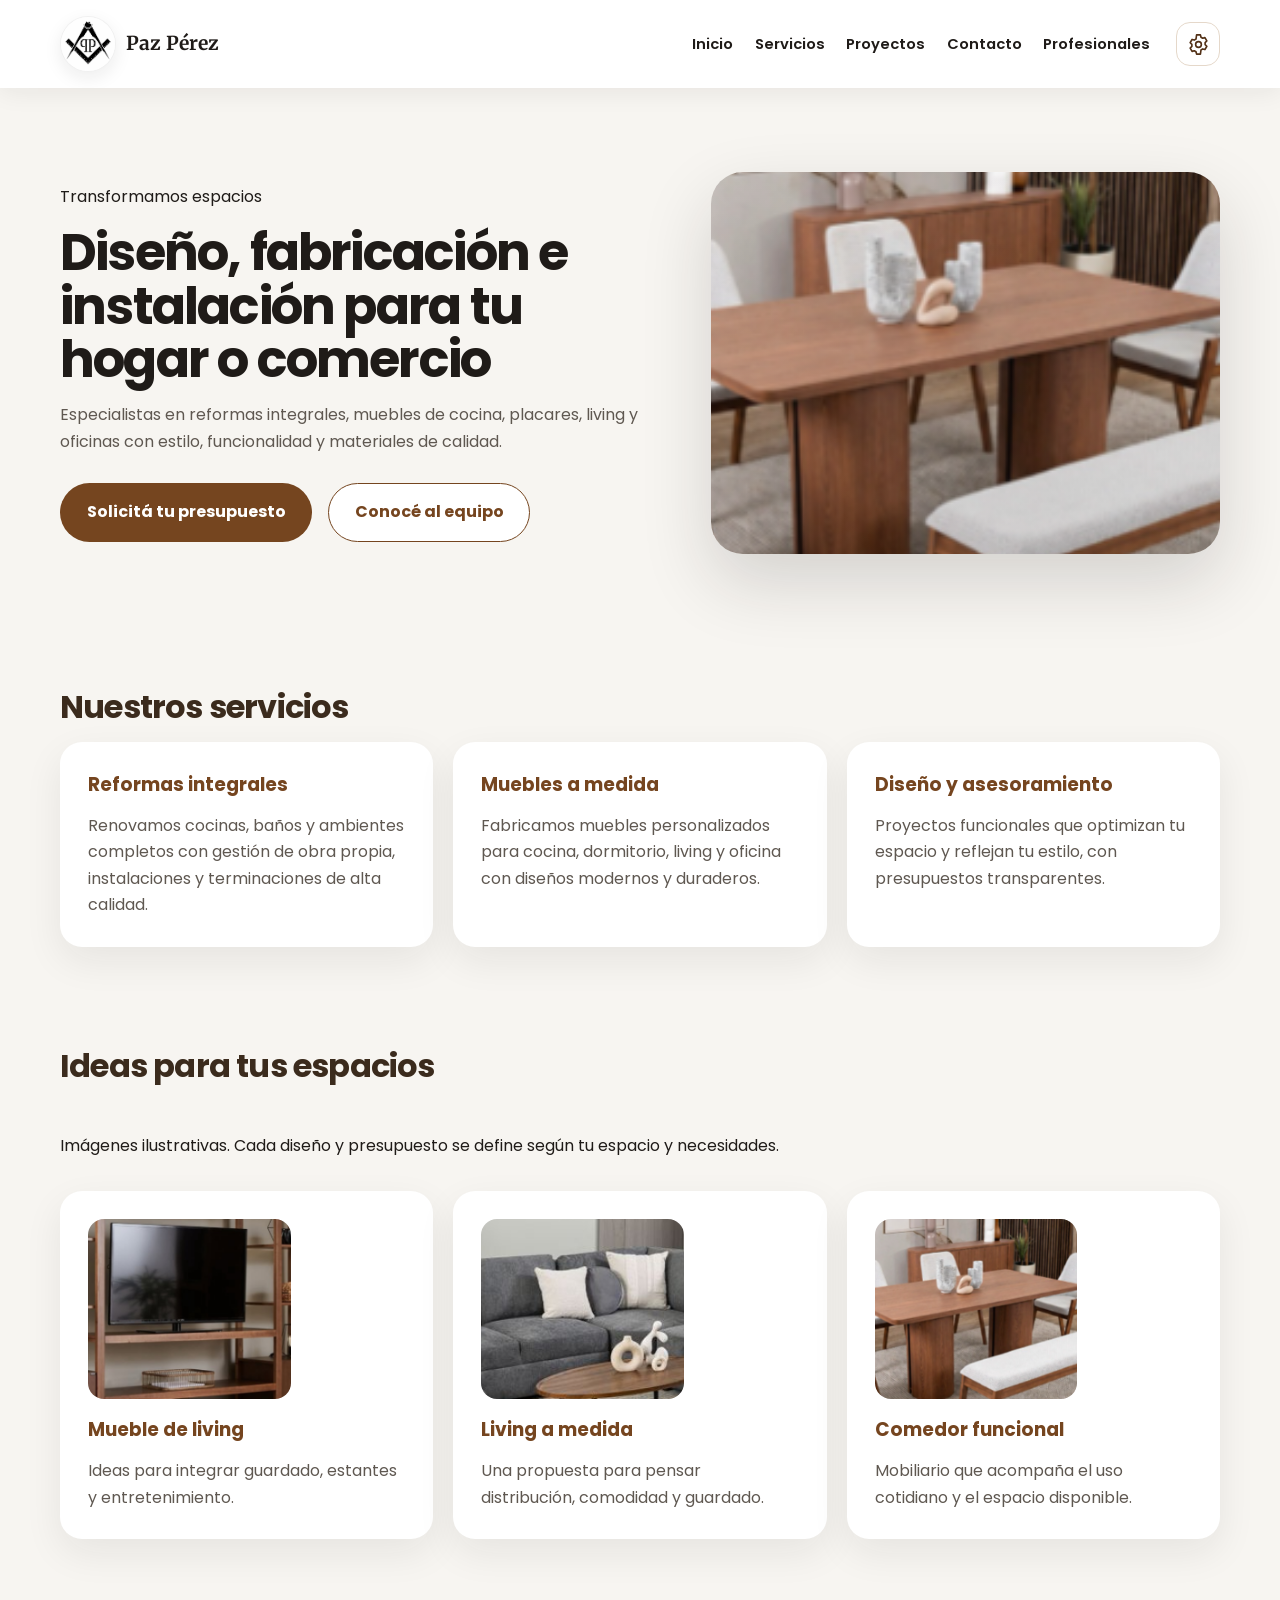
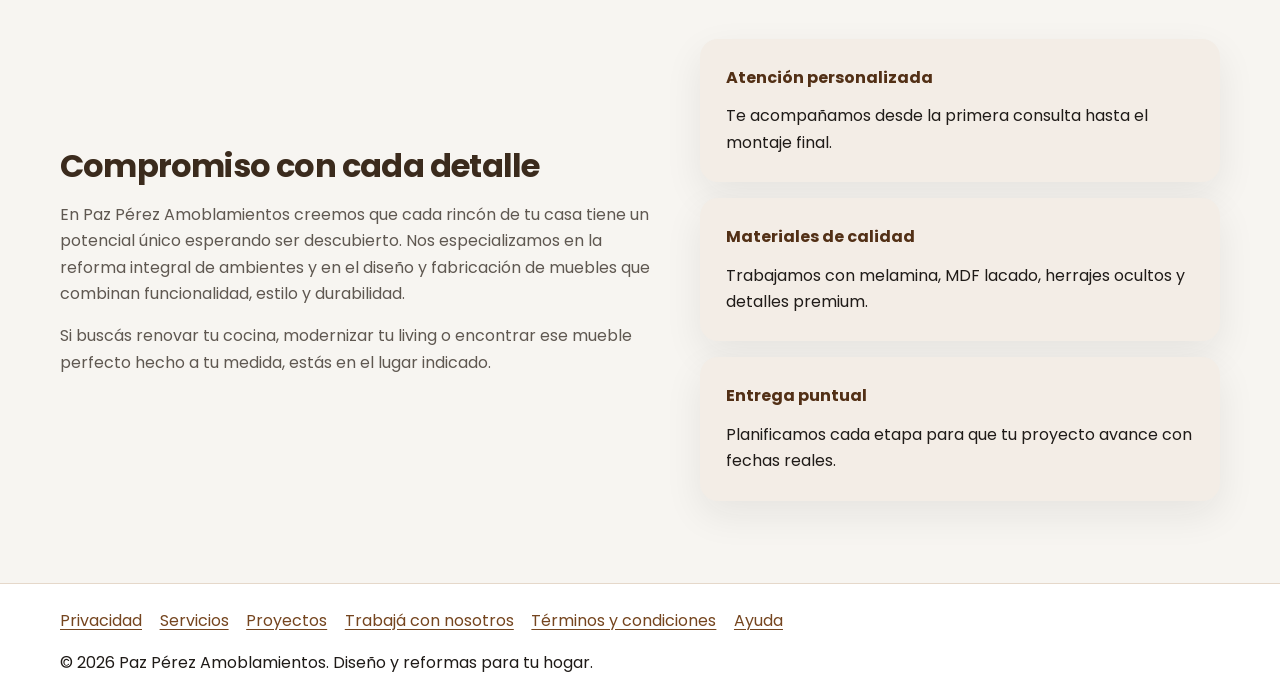
==== commit ea7145d6: "Add files via upload" ====
--- a/index.html
+++ b/index.html
@@ -16,7 +16,7 @@
         <div class="container header-inner">
             <div class="branding">
                 <img class="site-logo" src="./img/LOGO.png" alt="Logo de Paz Pérez" width="56" height="56" loading="eager" decoding="async">
-                <p class="brand-name">Paz Pérez</p>
+                <p class="brand-name">Paz Pérez</p>
             </div>
             <button class="nav-toggle" aria-expanded="false" aria-controls="mobileNav">
                 <span class="sr-only">Abrir menú</span>
@@ -50,8 +50,8 @@
   <div class="settings-panel-body">
     <section class="settings-card" aria-labelledby="theme-heading"><div class="settings-icon" aria-hidden="true">◐</div><div class="settings-copy"><h3 id="theme-heading">Tema</h3><p>Cambiá entre la apariencia clara y la oscura.</p></div><label class="settings-control" for="theme-select"><span class="sr-only">Tema del sitio</span><select id="theme-select" name="theme"><option value="light">Claro</option><option value="dark">Oscuro</option></select></label></section>
     <section class="settings-card" aria-labelledby="language-heading"><div class="settings-icon" aria-hidden="true">文</div><div class="settings-copy"><h3 id="language-heading">Idioma</h3><p>Seleccioná el idioma de los textos del sitio.</p></div><label class="settings-control" for="language-select"><span class="sr-only">Idioma del sitio</span><select id="language-select" name="language"><option value="es">Español</option><option value="en">English</option></select></label></section>
-    <section class="settings-card" aria-labelledby="text-size-heading"><div class="settings-icon" aria-hidden="true">Aa</div><div class="settings-copy"><h3 id="text-size-heading">Lectura</h3><p>Ajustá el tamaño del texto para leer con más comodidad.</p></div><label class="settings-control" for="text-size-select"><span class="sr-only">Tamaño del texto</span><select id="text-size-select" name="text-size"><option value="normal">Estándar</option><option value="large">Texto grande</option></select></label></section>
-    <section class="settings-card" aria-labelledby="motion-heading"><div class="settings-icon" aria-hidden="true">◌</div><div class="settings-copy"><h3 id="motion-heading">Movimiento</h3><p>Reducí las animaciones y transiciones del sitio.</p></div><label class="settings-control settings-switch" for="motion-toggle"><span>Reducir animaciones</span><input id="motion-toggle" name="reduce-motion" type="checkbox"></label></section>
+    <section class="settings-card" aria-labelledby="text-size-heading"><div class="settings-icon" aria-hidden="true">Aa</div><div class="settings-copy"><h3 id="text-size-heading">Lectura</h3><p>Ajustá el tamaño del texto para leer con más comodidad.</p></div><label class="settings-control" for="text-size-select"><span class="sr-only">Tamaño del texto</span><select id="text-size-select" name="text-size"><option value="normal">Estándar</option><option value="large">Texto grande</option></select></label></section>
+    <section class="settings-card" aria-labelledby="motion-heading"><div class="settings-icon" aria-hidden="true">◌</div><div class="settings-copy"><h3 id="motion-heading">Movimiento</h3><p>Reducí las animaciones y transiciones del sitio.</p></div><label class="settings-control settings-switch" for="motion-toggle"><span>Reducir animaciones</span><input id="motion-toggle" name="reduce-motion" type="checkbox"></label></section>
     <p id="settings-status" class="settings-status" role="status" aria-live="polite"></p>
   </div>
 </aside>
--- a/CSS/style.css
+++ b/CSS/style.css
@@ -727,6 +727,7 @@
 .branding { min-width: 0; }
 .branding h1 { font-size: clamp(1.15rem, 2vw, 1.65rem); line-height: 1.2; }
 .branding .eyebrow { font-size: 0.68rem; letter-spacing: 0.1em; }
+.branding .brand-name { margin: 0; color: var(--text); font-family: 'Merriweather', serif; font-size: 1.2rem; font-weight: 700; }
 .main-nav ul { gap: 0.25rem; }
 .main-nav a { padding: 0.65rem 0.8rem; font-size: 0.92rem; }
 .nav-toggle { margin-left: auto; border-radius: 12px; }
@@ -980,4 +981,13 @@
     .nav-toggle { grid-column: 2; grid-row: 1; justify-self: end; margin: 0; }
     .settings-trigger { grid-column: 3; grid-row: 1; justify-self: end; margin: 0; }
 }
-
+
+/* Reparte en tres columnas las tarjetas de servicios y centra cada fila. */
+.page-content > .service-grid { grid-template-columns: repeat(3, minmax(0, 1fr)); }
+@media (max-width: 860px) {
+    .page-content > .service-grid { grid-template-columns: repeat(2, minmax(0, 1fr)); }
+}
+@media (max-width: 560px) {
+    .page-content > .service-grid { grid-template-columns: 1fr; }
+}
+
